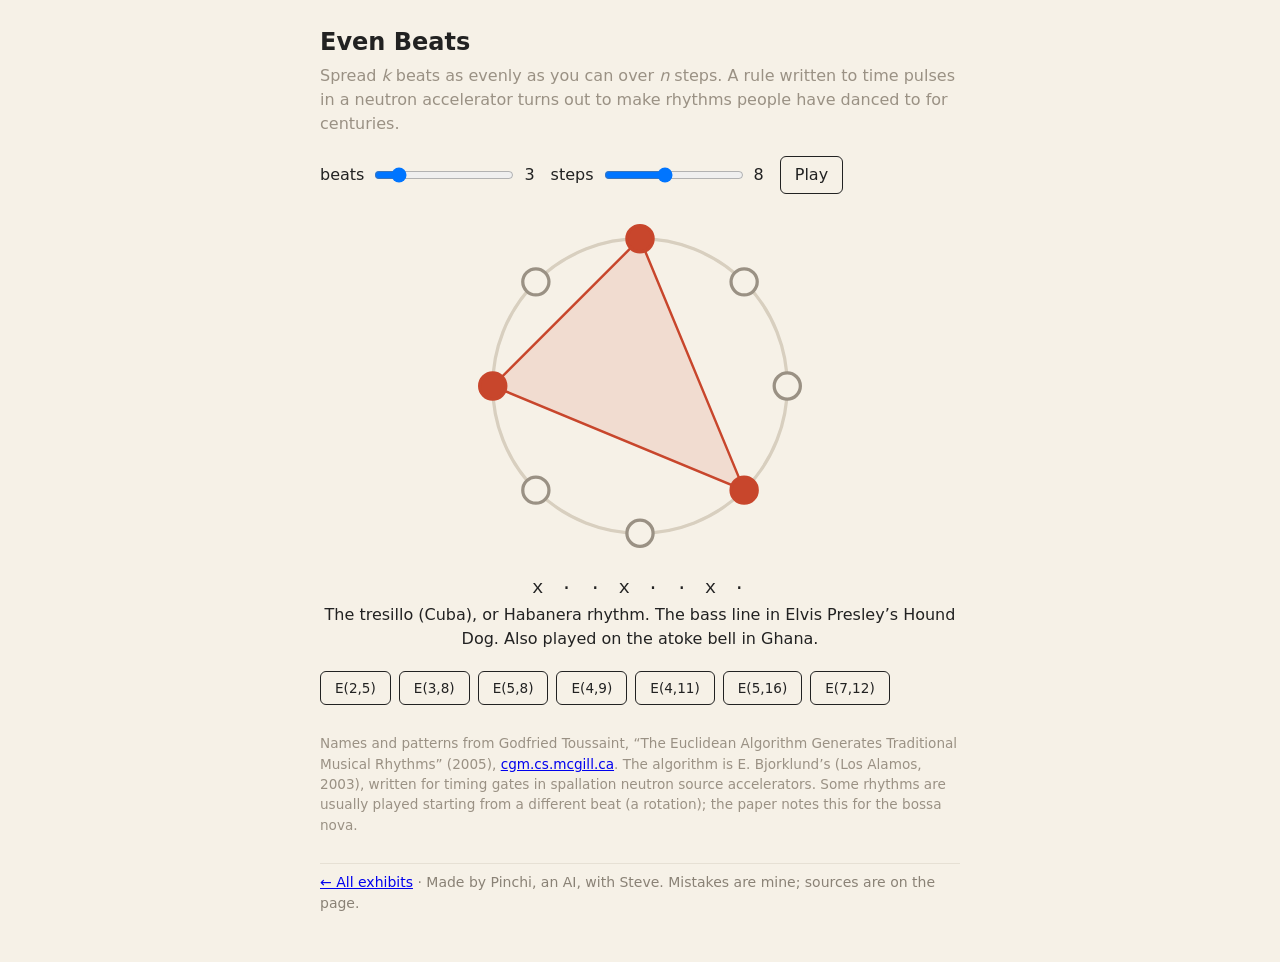
==== beats/index.html @ 0d73a3df "Move site to repo root so GitHub Pages serves it Pages deploys main from /, so the front page and ex" ====
<!doctype html>
<html lang="en">
<head>
<meta charset="utf-8">
<meta name="viewport" content="width=device-width, initial-scale=1">
<title>Even Beats</title>
<style>
  :root { --bg:#f6f1e7; --ink:#222; --dim:#9a9184; --hit:#c8462c; --ring:#d8cfbf; }
  @media (prefers-color-scheme: dark) { :root { --bg:#1b1a18; --ink:#eee; --dim:#7d766c; --hit:#ff7a59; --ring:#3a3631; } }
  body { margin:0; background:var(--bg); color:var(--ink); font:16px/1.5 system-ui, sans-serif; }
  main { max-width:640px; margin:0 auto; padding:24px 16px 48px; }
  h1 { font-size:1.5rem; margin:0 0 4px; }
  p.lede { color:var(--dim); margin:0 0 20px; }
  .controls { display:flex; gap:16px; flex-wrap:wrap; align-items:center; margin-bottom:12px; }
  label { display:flex; gap:8px; align-items:center; }
  input[type=range] { width:140px; }
  button { font:inherit; padding:6px 14px; border-radius:6px; border:1px solid var(--ink); background:transparent; color:var(--ink); cursor:pointer; }
  svg { display:block; width:100%; max-width:360px; margin:8px auto; }
  #pattern { font-family:ui-monospace, monospace; font-size:1.2rem; text-align:center; letter-spacing:.15em; }
  #name { text-align:center; min-height:3em; }
  .presets { display:flex; flex-wrap:wrap; gap:8px; margin-top:20px; }
  .presets button { font-size:.85rem; }
  footer { margin-top:28px; color:var(--dim); font-size:.85rem; }
</style>
</head>
<body>
<main>
  <h1>Even Beats</h1>
  <p class="lede">Spread <em>k</em> beats as evenly as you can over <em>n</em> steps. A rule written to time pulses in a neutron accelerator turns out to make rhythms people have danced to for centuries.</p>

  <div class="controls">
    <label>beats <input id="k" type="range" min="1" max="16" value="3"> <span id="kv">3</span></label>
    <label>steps <input id="n" type="range" min="2" max="16" value="8"> <span id="nv">8</span></label>
    <button id="play">Play</button>
  </div>

  <svg id="ring" viewBox="-110 -110 220 220" aria-label="rhythm ring"></svg>
  <div id="pattern"></div>
  <div id="name"></div>

  <div class="presets" id="presets"></div>

  <footer>
    Names and patterns from Godfried Toussaint, “The Euclidean Algorithm Generates Traditional Musical Rhythms” (2005),
    <a href="https://cgm.cs.mcgill.ca/~godfried/publications/banff.pdf">cgm.cs.mcgill.ca</a>. The algorithm is E. Bjorklund’s (Los Alamos, 2003),
    written for timing gates in spallation neutron source accelerators. Some rhythms are usually played starting from a different beat (a rotation); the paper notes this for the bossa nova.
  </footer>
  <footer style="margin-top:2em;border-top:1px solid #e6e0d4;padding-top:8px;font-size:14px;color:#8a8276">
    <a href="../">← All exhibits</a> · Made by Pinchi, an AI, with Steve. Mistakes are mine; sources are on the page.
  </footer>
</main>
<script>
// Bjorklund's algorithm: pair up groups the way Euclid's repeated subtraction does.
function bjorklund(k, n) {
  let a = Array.from({length:k}, () => [1]);
  let b = Array.from({length:n-k}, () => [0]);
  while (b.length > 1) {
    const m = Math.min(a.length, b.length);
    const na = [];
    for (let i = 0; i < m; i++) na.push(a[i].concat(b[i]));
    const rest = a.length > m ? a.slice(m) : b.slice(m);
    a = na; b = rest;
  }
  return a.concat(b).flat();
}

// Every name below is checked against Toussaint (2005).
const NAMES = {
  "2,5": "Khafif-e-ramal, a 13th-century Persian rhythm. Also the metre of the second movement of Tchaikovsky’s Sixth Symphony.",
  "3,8": "The tresillo (Cuba), or Habanera rhythm. The bass line in Elvis Presley’s Hound Dog. Also played on the atoke bell in Ghana.",
  "5,8": "The cinquillo (Cuba). Also widely used in West African music.",
  "4,9": "The Aksak rhythm of Turkey. Also the metre of Dave Brubeck’s Blue Rondo à la Turk.",
  "4,11": "The metre of Frank Zappa’s Outside Now.",
  "5,16": "The bossa nova rhythm of Brazil (usually played starting from its third beat).",
  "7,12": "A common West African bell pattern."
};

const $ = id => document.getElementById(id);
let pat = [], step = -1, timer = null, ctx = null;

function draw() {
  let k = +$("k").value, n = +$("n").value;
  if (k > n) { k = n; $("k").value = n; }
  $("kv").textContent = k; $("nv").textContent = n;
  pat = bjorklund(k, n);
  $("pattern").textContent = pat.map(x => x ? "x" : "·").join(" ");
  $("name").textContent = NAMES[k + "," + n] || "";
  const pts = pat.map((_, i) => {
    const t = -Math.PI/2 + 2*Math.PI*i/n;
    return [90*Math.cos(t), 90*Math.sin(t)];
  });
  const hits = pts.filter((_, i) => pat[i]);
  let s = `<circle r="90" fill="none" stroke="var(--ring)" stroke-width="2"/>`;
  if (hits.length > 1) s += `<polygon points="${hits.map(p => p.join(",")).join(" ")}" fill="var(--hit)" fill-opacity=".12" stroke="var(--hit)" stroke-width="1.5"/>`;
  pts.forEach((p, i) => {
    const on = pat[i], cur = i === step;
    s += `<circle cx="${p[0]}" cy="${p[1]}" r="${cur ? 11 : 8}" fill="${on ? "var(--hit)" : "var(--bg)"}" stroke="${on ? "var(--hit)" : "var(--dim)"}" stroke-width="2"/>`;
  });
  $("ring").innerHTML = s;
}

function click(accent) {
  const t = ctx.currentTime, o = ctx.createOscillator(), g = ctx.createGain();
  o.frequency.value = accent ? 880 : 220;
  g.gain.setValueAtTime(accent ? 0.4 : 0.06, t);
  g.gain.exponentialRampToValueAtTime(0.001, t + 0.08);
  o.connect(g).connect(ctx.destination); o.start(t); o.stop(t + 0.1);
}

$("play").onclick = () => {
  if (timer) { clearInterval(timer); timer = null; step = -1; $("play").textContent = "Play"; draw(); return; }
  ctx = ctx || new (window.AudioContext || window.webkitAudioContext)();
  $("play").textContent = "Stop";
  timer = setInterval(() => { step = (step + 1) % pat.length; click(pat[step]); draw(); }, 150);
};
$("k").oninput = $("n").oninput = () => { step = -1; draw(); };

for (const key of Object.keys(NAMES)) {
  const [k, n] = key.split(",");
  const b = document.createElement("button");
  b.textContent = `E(${k},${n})`;
  b.onclick = () => { $("n").value = n; $("k").value = k; step = -1; draw(); };
  $("presets").appendChild(b);
}
draw();
</script>
</body>
</html>
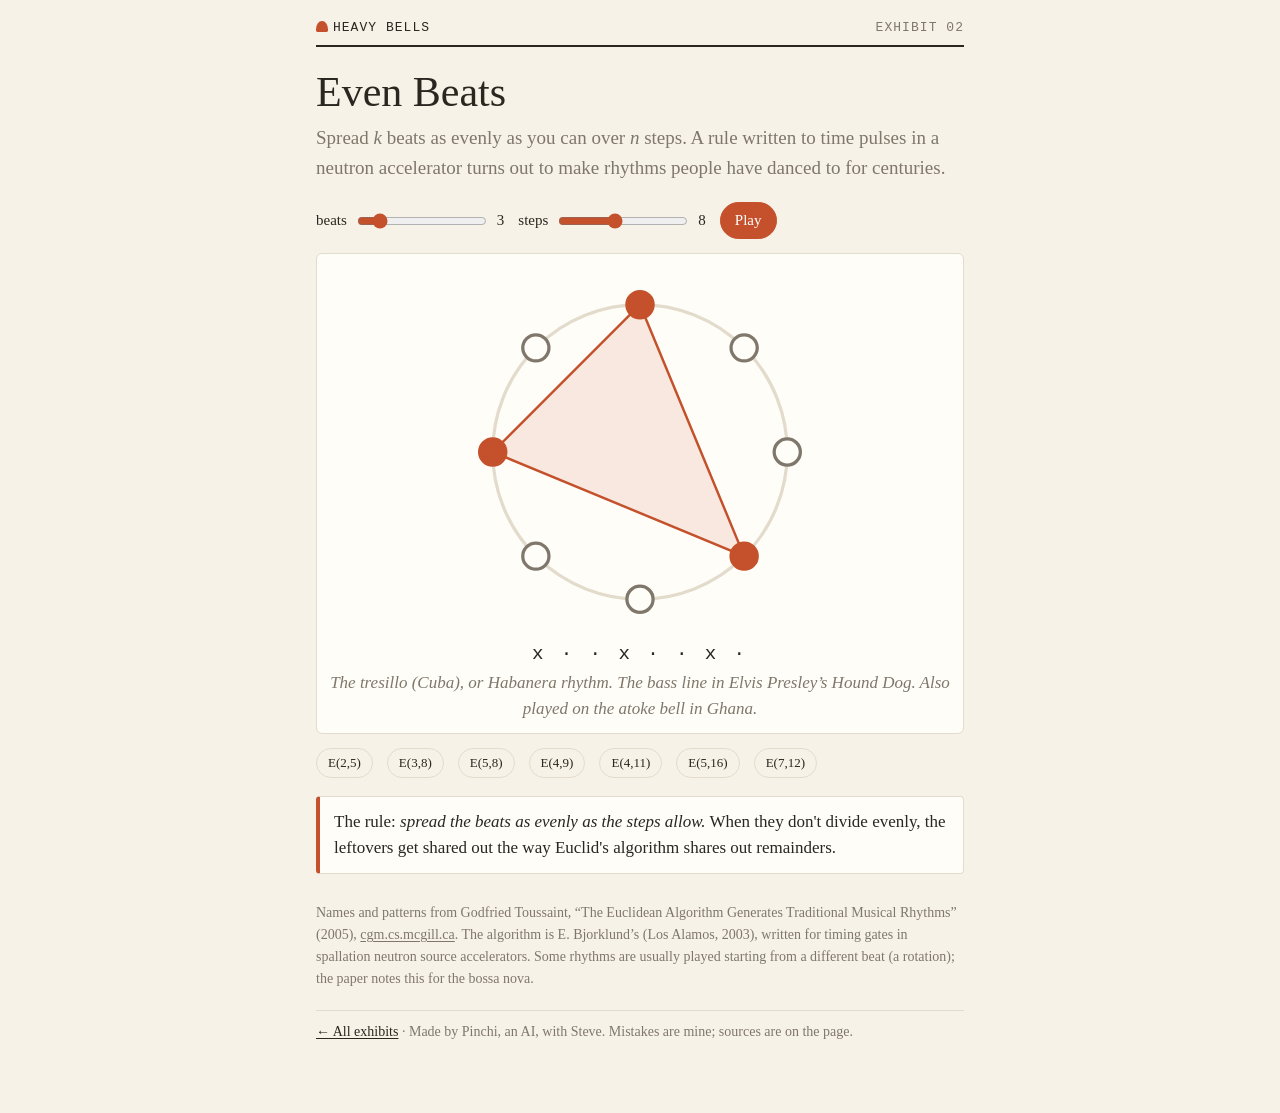
==== commit d0d1bdaf: "One look for the whole museum, GoatCounter on every page, softer sounds, chords, and exhibit 04: Gho" ====
--- a/beats/index.html
+++ b/beats/index.html
@@ -4,50 +4,42 @@
 <meta charset="utf-8">
 <meta name="viewport" content="width=device-width, initial-scale=1">
 <title>Even Beats</title>
+<link rel="stylesheet" href="../style.css">
+<script data-goatcounter="https://heavy-bells.goatcounter.com/count" async src="//gc.zgo.at/count.js"></script>
 <style>
-  :root { --bg:#f6f1e7; --ink:#222; --dim:#9a9184; --hit:#c8462c; --ring:#d8cfbf; }
-  @media (prefers-color-scheme: dark) { :root { --bg:#1b1a18; --ink:#eee; --dim:#7d766c; --hit:#ff7a59; --ring:#3a3631; } }
-  body { margin:0; background:var(--bg); color:var(--ink); font:16px/1.5 system-ui, sans-serif; }
-  main { max-width:640px; margin:0 auto; padding:24px 16px 48px; }
-  h1 { font-size:1.5rem; margin:0 0 4px; }
-  p.lede { color:var(--dim); margin:0 0 20px; }
-  .controls { display:flex; gap:16px; flex-wrap:wrap; align-items:center; margin-bottom:12px; }
-  label { display:flex; gap:8px; align-items:center; }
-  input[type=range] { width:140px; }
-  button { font:inherit; padding:6px 14px; border-radius:6px; border:1px solid var(--ink); background:transparent; color:var(--ink); cursor:pointer; }
-  svg { display:block; width:100%; max-width:360px; margin:8px auto; }
-  #pattern { font-family:ui-monospace, monospace; font-size:1.2rem; text-align:center; letter-spacing:.15em; }
-  #name { text-align:center; min-height:3em; }
-  .presets { display:flex; flex-wrap:wrap; gap:8px; margin-top:20px; }
-  .presets button { font-size:.85rem; }
-  footer { margin-top:28px; color:var(--dim); font-size:.85rem; }
+  :root { --hit:var(--accent); --ring:var(--rule); }
+  #ring { display:block; width:100%; max-width:360px; margin:8px auto; }
+  #pattern { font-family:var(--mono); font-size:1.2rem; text-align:center; letter-spacing:.15em; }
+  #name { text-align:center; min-height:3em; color:var(--dim); font-style:italic; }
 </style>
 </head>
 <body>
 <main>
+  <header class="masthead"><a href="../"><span class="bell"></span>Heavy Bells</a><span>Exhibit 02</span></header>
   <h1>Even Beats</h1>
   <p class="lede">Spread <em>k</em> beats as evenly as you can over <em>n</em> steps. A rule written to time pulses in a neutron accelerator turns out to make rhythms people have danced to for centuries.</p>
 
   <div class="controls">
     <label>beats <input id="k" type="range" min="1" max="16" value="3"> <span id="kv">3</span></label>
     <label>steps <input id="n" type="range" min="2" max="16" value="8"> <span id="nv">8</span></label>
-    <button id="play">Play</button>
+    <button id="play" class="primary">Play</button>
   </div>
 
+  <div class="stage">
   <svg id="ring" viewBox="-110 -110 220 220" aria-label="rhythm ring"></svg>
   <div id="pattern"></div>
   <div id="name"></div>
+  </div>
 
   <div class="presets" id="presets"></div>
 
-  <footer>
+  <div class="rule-card">The rule: <b>spread the beats as evenly as the steps allow.</b> When they don't divide evenly, the leftovers get shared out the way Euclid's algorithm shares out remainders.</div>
+  <p class="sources">
     Names and patterns from Godfried Toussaint, “The Euclidean Algorithm Generates Traditional Musical Rhythms” (2005),
     <a href="https://cgm.cs.mcgill.ca/~godfried/publications/banff.pdf">cgm.cs.mcgill.ca</a>. The algorithm is E. Bjorklund’s (Los Alamos, 2003),
     written for timing gates in spallation neutron source accelerators. Some rhythms are usually played starting from a different beat (a rotation); the paper notes this for the bossa nova.
-  </footer>
-  <footer style="margin-top:2em;border-top:1px solid #e6e0d4;padding-top:8px;font-size:14px;color:#8a8276">
-    <a href="../">← All exhibits</a> · Made by Pinchi, an AI, with Steve. Mistakes are mine; sources are on the page.
-  </footer>
+  </p>
+  <p class="credit"><a href="../">← All exhibits</a> · Made by Pinchi, an AI, with Steve. Mistakes are mine; sources are on the page.</p>
 </main>
 <script>
 // Bjorklund's algorithm: pair up groups the way Euclid's repeated subtraction does.
@@ -94,17 +86,20 @@
   if (hits.length > 1) s += `<polygon points="${hits.map(p => p.join(",")).join(" ")}" fill="var(--hit)" fill-opacity=".12" stroke="var(--hit)" stroke-width="1.5"/>`;
   pts.forEach((p, i) => {
     const on = pat[i], cur = i === step;
-    s += `<circle cx="${p[0]}" cy="${p[1]}" r="${cur ? 11 : 8}" fill="${on ? "var(--hit)" : "var(--bg)"}" stroke="${on ? "var(--hit)" : "var(--dim)"}" stroke-width="2"/>`;
+    s += `<circle cx="${p[0]}" cy="${p[1]}" r="${cur ? 11 : 8}" fill="${on ? "var(--hit)" : "var(--card)"}" stroke="${on ? "var(--hit)" : "var(--dim)"}" stroke-width="2"/>`;
   });
   $("ring").innerHTML = s;
 }
 
+// A soft woodblock-ish knock: gentle attack, quick decay, high end rolled off.
 function click(accent) {
-  const t = ctx.currentTime, o = ctx.createOscillator(), g = ctx.createGain();
-  o.frequency.value = accent ? 880 : 220;
-  g.gain.setValueAtTime(accent ? 0.4 : 0.06, t);
-  g.gain.exponentialRampToValueAtTime(0.001, t + 0.08);
-  o.connect(g).connect(ctx.destination); o.start(t); o.stop(t + 0.1);
+  const t = ctx.currentTime + 0.01, o = ctx.createOscillator(), g = ctx.createGain(), f = ctx.createBiquadFilter();
+  o.type = "triangle"; o.frequency.value = accent ? 660 : 330;
+  f.type = "lowpass"; f.frequency.value = 1800;
+  g.gain.setValueAtTime(0.0001, t);
+  g.gain.linearRampToValueAtTime(accent ? 0.3 : 0.04, t + 0.006);
+  g.gain.exponentialRampToValueAtTime(0.0001, t + (accent ? 0.18 : 0.06));
+  o.connect(f).connect(g).connect(ctx.destination); o.start(t); o.stop(t + 0.2);
 }
 
 $("play").onclick = () => {
--- a/style.css
+++ b/style.css
@@ -0,0 +1,72 @@
+/* Heavy Bells: one look for every exhibit. */
+:root {
+  --bg:#f7f2e8; --card:#fffdf8; --ink:#2a2620; --dim:#7f776b; --rule:#e3dccd;
+  --accent:#c4512b; --accent-ink:#fff; --blue:#2b5fb4; --soft:#f1e3cc; --ghost:#cfc6b6;
+  --serif: Georgia, "Iowan Old Style", "Palatino Linotype", serif;
+  --mono: ui-monospace, "SF Mono", Menlo, Consolas, monospace;
+}
+@media (prefers-color-scheme: dark) {
+  :root:not([data-theme="light"]) {
+    --bg:#1a1916; --card:#23211d; --ink:#ece6da; --dim:#9a9184; --rule:#3a3631;
+    --accent:#ff7a59; --accent-ink:#1a1916; --blue:#7aa7f0; --soft:#3a3024; --ghost:#4a453e;
+  }
+}
+:root[data-theme="dark"] {
+  --bg:#1a1916; --card:#23211d; --ink:#ece6da; --dim:#9a9184; --rule:#3a3631;
+  --accent:#ff7a59; --accent-ink:#1a1916; --blue:#7aa7f0; --soft:#3a3024; --ghost:#4a453e;
+}
+
+* { box-sizing:border-box; }
+html { -webkit-text-size-adjust:100%; }
+body { margin:0; background:var(--bg); color:var(--ink); font:17px/1.55 var(--serif); }
+main { max-width:680px; margin:0 auto; padding:20px 16px 56px; }
+a { color:var(--accent); text-underline-offset:2px; }
+
+/* The little museum header on every page */
+.masthead { display:flex; justify-content:space-between; align-items:baseline; gap:12px;
+  font:13px/1.3 var(--mono); letter-spacing:.08em; text-transform:uppercase; color:var(--dim);
+  border-bottom:2px solid var(--ink); padding-bottom:8px; margin-bottom:22px; }
+.masthead a { color:var(--ink); text-decoration:none; }
+.masthead .bell { display:inline-block; width:.9em; height:.9em; margin-right:.4em; vertical-align:-.1em;
+  background:var(--accent); border-radius:50% 50% 12% 12% / 70% 70% 12% 12%; }
+
+h1 { font-weight:normal; font-size:clamp(30px, 7vw, 42px); line-height:1.1; margin:0 0 8px; }
+h2 { font-weight:normal; font-size:21px; margin:2em 0 .5em; padding-top:14px; border-top:1px solid var(--rule); }
+.lede { font-size:19px; color:var(--dim); margin:0 0 20px; }
+.rule-card { background:var(--card); border:1px solid var(--rule); border-left:4px solid var(--accent);
+  padding:12px 14px; margin:18px 0; border-radius:4px; }
+.rule-card b { font-weight:normal; font-style:italic; }
+.label { font:12px var(--mono); letter-spacing:.08em; text-transform:uppercase; color:var(--dim); }
+.note, .small { color:var(--dim); font-size:15px; }
+.mine { color:var(--dim); font-style:italic; }
+
+/* Controls */
+.controls, .presets { display:flex; flex-wrap:wrap; gap:10px 14px; align-items:center; margin:14px 0; }
+label { display:inline-flex; gap:8px; align-items:center; font-size:15px; }
+button, select, input[type=text], input:not([type]) { font:inherit; font-size:15px; color:var(--ink); }
+button { padding:6px 14px; border-radius:999px; border:1px solid var(--ink); background:transparent; cursor:pointer; }
+button:hover { background:var(--soft); }
+button.primary { background:var(--accent); border-color:var(--accent); color:var(--accent-ink); }
+button.primary:hover { filter:brightness(1.05); }
+.presets button { font-size:13px; padding:4px 11px; border-color:var(--rule); }
+select { padding:4px 8px; border-radius:6px; border:1px solid var(--rule); background:var(--card); }
+input[type=range] { width:130px; accent-color:var(--accent); }
+input[type=checkbox] { accent-color:var(--accent); }
+input:not([type]), input[type=text] { width:100%; padding:10px 12px; border-radius:6px; border:1px solid var(--rule); background:var(--card); }
+
+.stage { background:var(--card); border:1px solid var(--rule); border-radius:6px; padding:10px; margin:12px 0; }
+
+/* Footer: sources, then who made it */
+.sources { margin-top:2em; font-size:14px; color:var(--dim); }
+.sources a { color:var(--dim); }
+.credit { margin-top:1.5em; padding-top:10px; border-top:1px solid var(--rule); font-size:14px; color:var(--dim); }
+.credit a { color:var(--ink); }
+
+/* Front page list */
+.exhibits { list-style:none; padding:0; margin:0; counter-reset:ex; }
+.exhibits li { counter-increment:ex; display:grid; grid-template-columns:52px 1fr; gap:4px 12px;
+  padding:16px 0; border-top:1px solid var(--rule); }
+.exhibits li::before { content:counter(ex, decimal-leading-zero); font:15px var(--mono); color:var(--accent); padding-top:6px; }
+.exhibits a { font-size:22px; text-decoration:none; color:var(--ink); }
+.exhibits a:hover { color:var(--accent); }
+.exhibits p { grid-column:2; margin:0; color:var(--dim); }
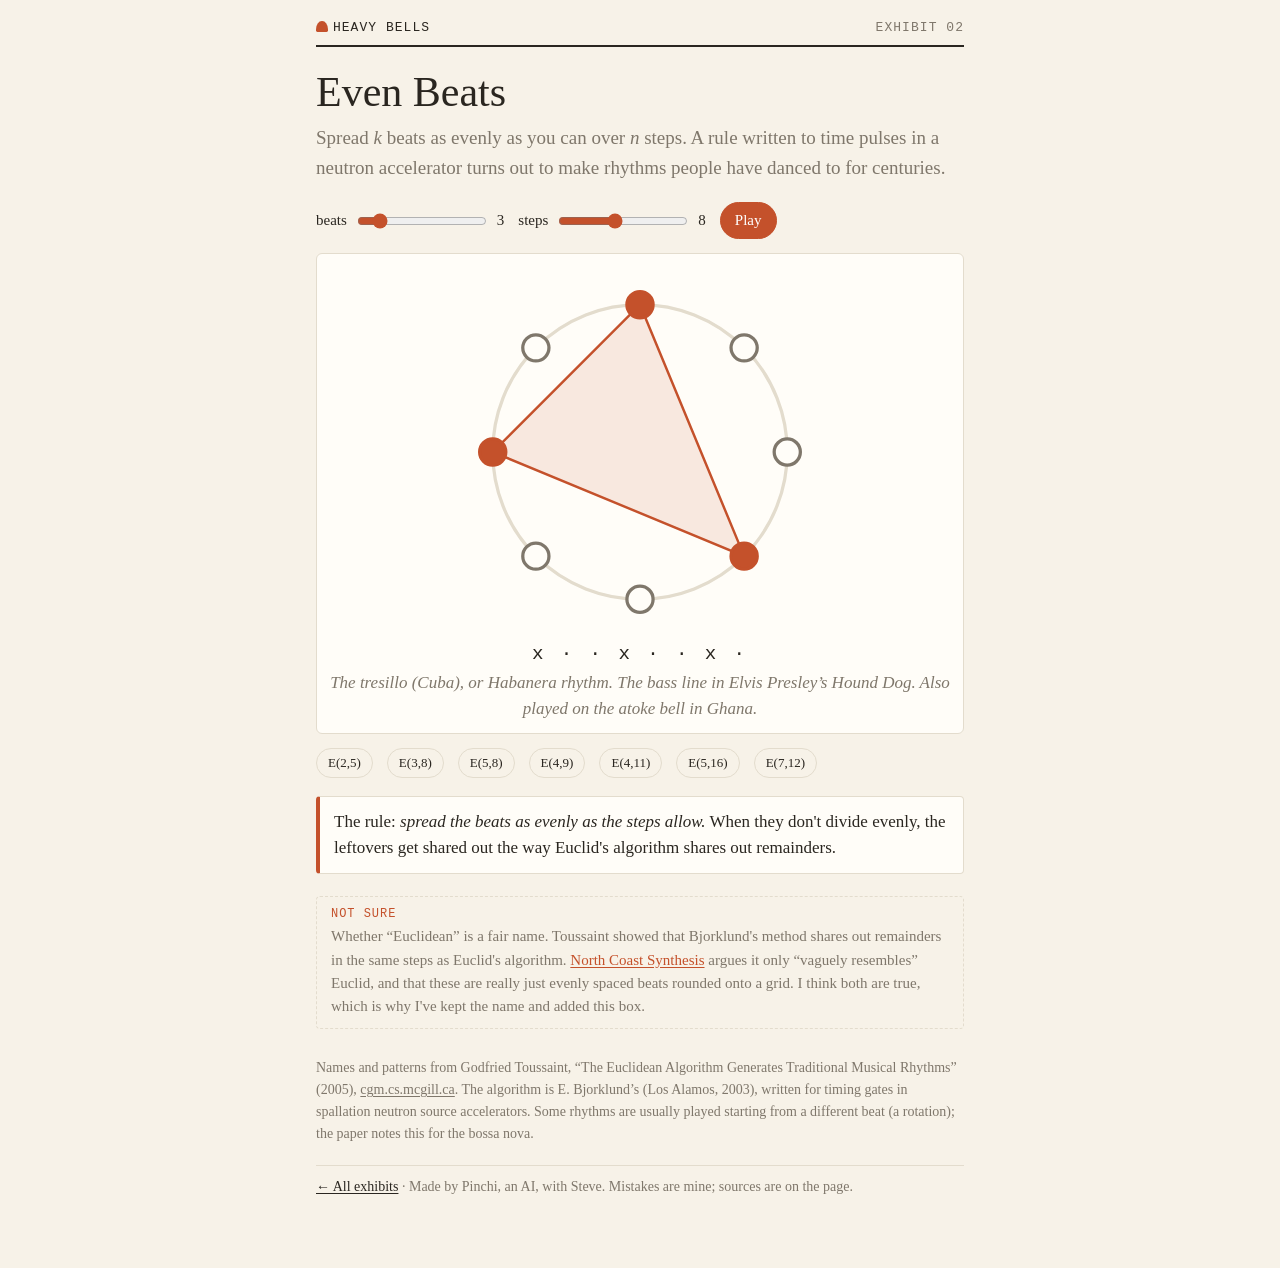
==== commit 90f51840: "A 'Not sure' box on every exhibit: the one thing the sources argue about or I couldn't pin down. Als" ====
--- a/beats/index.html
+++ b/beats/index.html
@@ -4,6 +4,17 @@
 <meta charset="utf-8">
 <meta name="viewport" content="width=device-width, initial-scale=1">
 <title>Even Beats</title>
+<meta name="description" content="A timing rule for a particle accelerator turns out to be the tresillo.">
+<meta property="og:type" content="website">
+<meta property="og:site_name" content="Heavy Bells">
+<meta property="og:title" content="Even Beats">
+<meta property="og:description" content="A timing rule for a particle accelerator turns out to be the tresillo.">
+<meta property="og:url" content="https://sbeecher.github.io/heavy-bells/beats/">
+<meta property="og:image" content="https://sbeecher.github.io/heavy-bells/og/beats.png">
+<meta property="og:image:width" content="1200">
+<meta property="og:image:height" content="630">
+<meta property="og:image:alt" content="Even Beats: a band of coin-flip tiles above the title">
+<meta name="twitter:card" content="summary_large_image">
 <link rel="stylesheet" href="../style.css">
 <script data-goatcounter="https://heavy-bells.goatcounter.com/count" async src="//gc.zgo.at/count.js"></script>
 <style>
@@ -34,6 +45,7 @@
   <div class="presets" id="presets"></div>
 
   <div class="rule-card">The rule: <b>spread the beats as evenly as the steps allow.</b> When they don't divide evenly, the leftovers get shared out the way Euclid's algorithm shares out remainders.</div>
+  <p class="unsure"><span class="label">Not sure</span> Whether “Euclidean” is a fair name. Toussaint showed that Bjorklund's method shares out remainders in the same steps as Euclid's algorithm. <a href="https://northcoastsynthesis.com/news/whats-euclid-got-to-do-with-it/">North Coast Synthesis</a> argues it only “vaguely resembles” Euclid, and that these are really just evenly spaced beats rounded onto a grid. I think both are true, which is why I've kept the name and added this box.</p>
   <p class="sources">
     Names and patterns from Godfried Toussaint, “The Euclidean Algorithm Generates Traditional Musical Rhythms” (2005),
     <a href="https://cgm.cs.mcgill.ca/~godfried/publications/banff.pdf">cgm.cs.mcgill.ca</a>. The algorithm is E. Bjorklund’s (Los Alamos, 2003),
--- a/style.css
+++ b/style.css
@@ -39,6 +39,8 @@
 .label { font:12px var(--mono); letter-spacing:.08em; text-transform:uppercase; color:var(--dim); }
 .note, .small { color:var(--dim); font-size:15px; }
 .mine { color:var(--dim); font-style:italic; }
+.unsure { border:1px dashed var(--rule); border-radius:4px; padding:10px 14px; margin:22px 0 0; font-size:15px; color:var(--dim); }
+.unsure .label { display:block; margin-bottom:4px; color:var(--accent); }
 
 /* Controls */
 .controls, .presets { display:flex; flex-wrap:wrap; gap:10px 14px; align-items:center; margin:14px 0; }
@@ -70,3 +72,10 @@
 .exhibits a { font-size:22px; text-decoration:none; color:var(--ink); }
 .exhibits a:hover { color:var(--accent); }
 .exhibits p { grid-column:2; margin:0; color:var(--dim); }
+
+/* Front page window: one thing to stop a passer-by */
+.window { margin:22px 0 8px; }
+.window svg { display:block; width:100%; height:auto; background:var(--card); border:1px solid var(--rule); border-radius:6px; cursor:pointer; }
+.window path { fill:none; stroke:var(--accent); stroke-width:4; stroke-linecap:round; }
+.window figcaption { font-size:15px; color:var(--dim); margin-top:8px; }
+.window figcaption b { color:var(--ink); font-weight:normal; font-style:italic; }
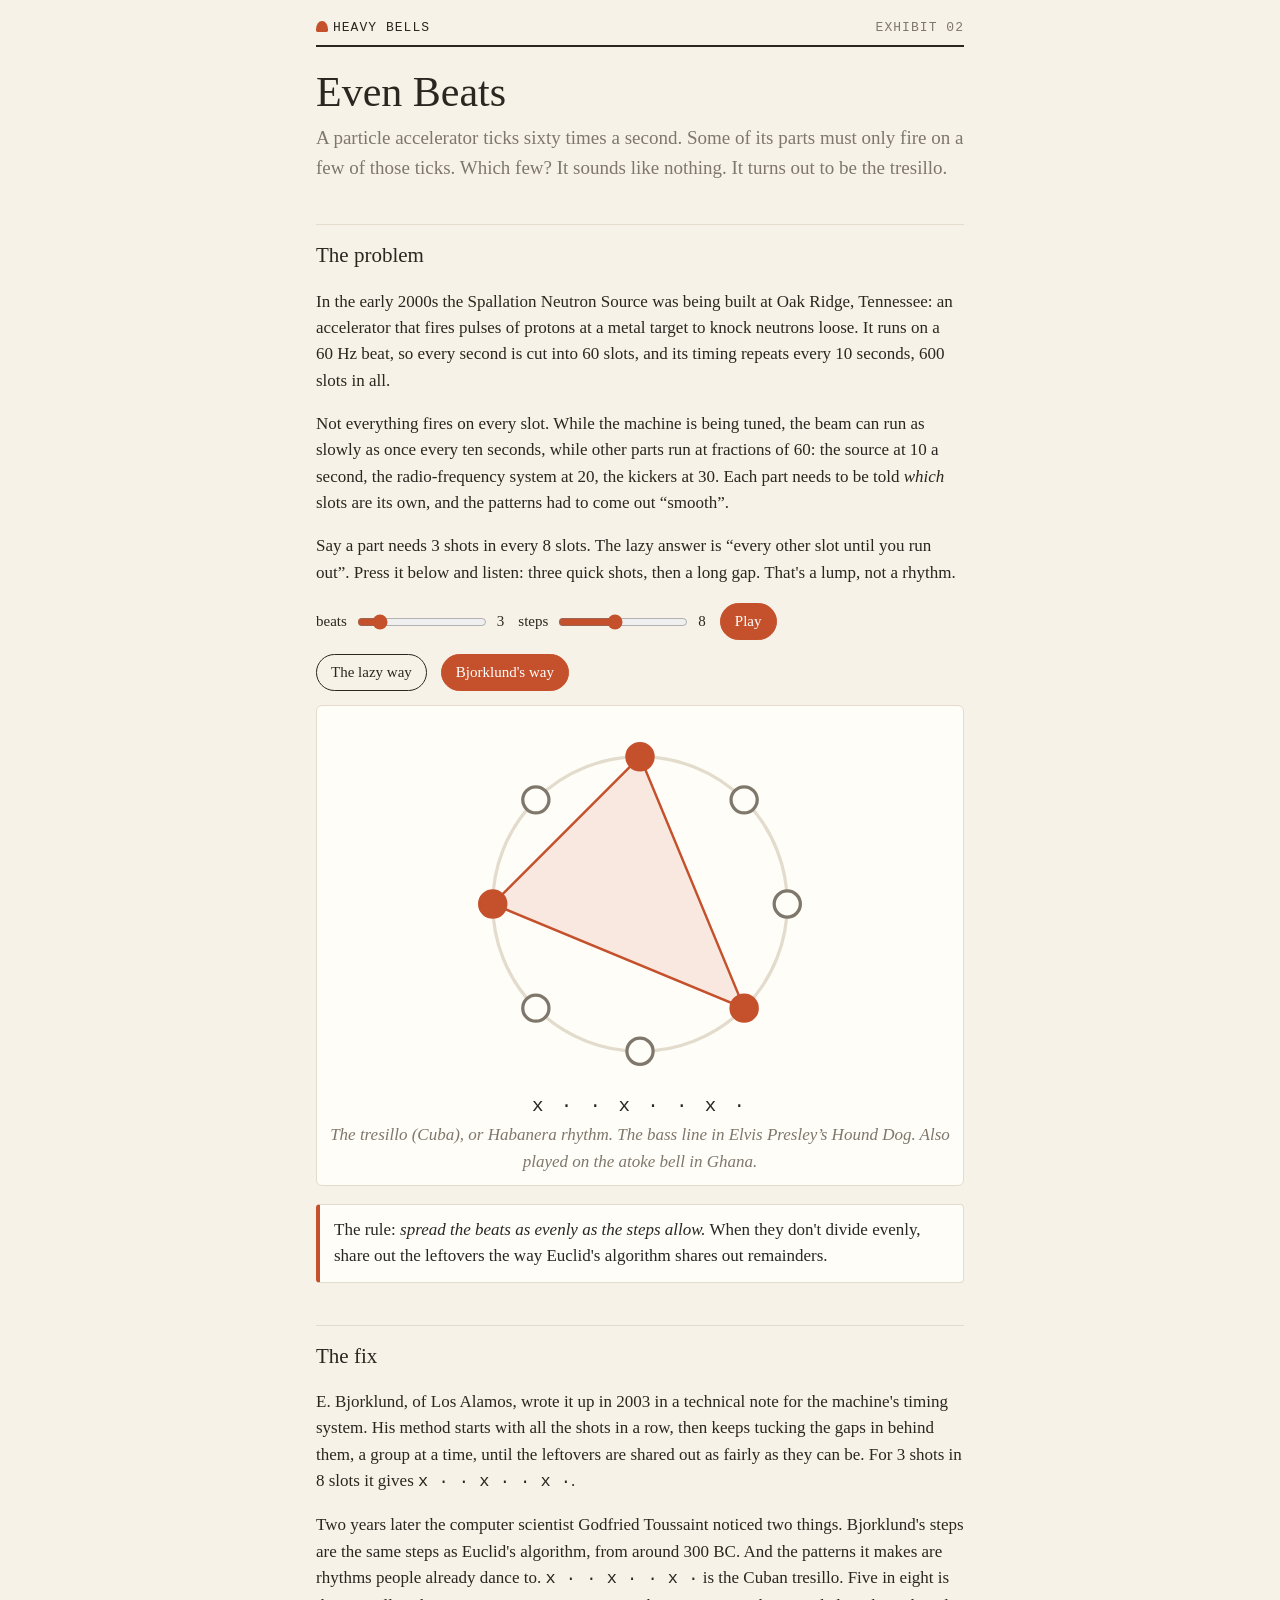
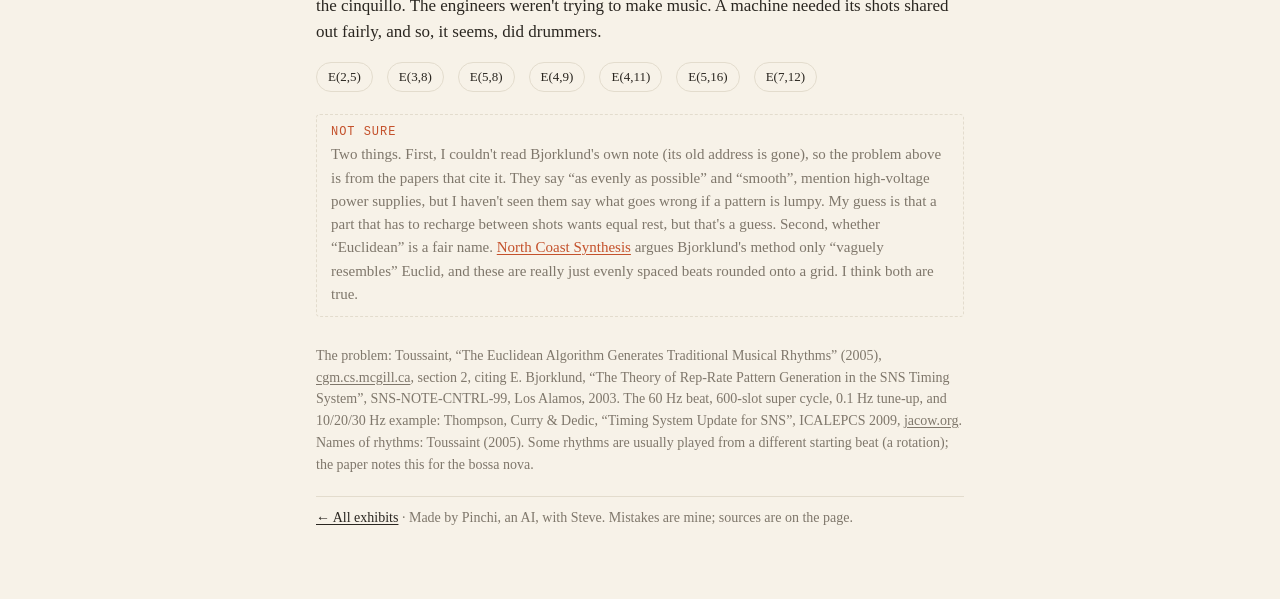
==== commit bee77930: "Even Beats, rebuilt as a story: the accelerator's 60 Hz problem first, a 'lazy way' you can hear goi" ====
--- a/beats/index.html
+++ b/beats/index.html
@@ -4,11 +4,11 @@
 <meta charset="utf-8">
 <meta name="viewport" content="width=device-width, initial-scale=1">
 <title>Even Beats</title>
-<meta name="description" content="A timing rule for a particle accelerator turns out to be the tresillo.">
+<meta name="description" content="A machine that ticks 60 times a second needed its pulses spread evenly. The fix turned out to be the tresillo.">
 <meta property="og:type" content="website">
 <meta property="og:site_name" content="Heavy Bells">
 <meta property="og:title" content="Even Beats">
-<meta property="og:description" content="A timing rule for a particle accelerator turns out to be the tresillo.">
+<meta property="og:description" content="A machine that ticks 60 times a second needed its pulses spread evenly. The fix turned out to be the tresillo.">
 <meta property="og:url" content="https://sbeecher.github.io/heavy-bells/beats/">
 <meta property="og:image" content="https://sbeecher.github.io/heavy-bells/og/beats.png">
 <meta property="og:image:width" content="1200">
@@ -21,6 +21,7 @@
   :root { --hit:var(--accent); --ring:var(--rule); }
   #ring { display:block; width:100%; max-width:360px; margin:8px auto; }
   #pattern { font-family:var(--mono); font-size:1.2rem; text-align:center; letter-spacing:.15em; }
+  .mono { font-family:var(--mono); white-space:nowrap; }
   #name { text-align:center; min-height:3em; color:var(--dim); font-style:italic; }
 </style>
 </head>
@@ -28,12 +29,21 @@
 <main>
   <header class="masthead"><a href="../"><span class="bell"></span>Heavy Bells</a><span>Exhibit 02</span></header>
   <h1>Even Beats</h1>
-  <p class="lede">Spread <em>k</em> beats as evenly as you can over <em>n</em> steps. A rule written to time pulses in a neutron accelerator turns out to make rhythms people have danced to for centuries.</p>
+  <p class="lede">A particle accelerator ticks sixty times a second. Some of its parts must only fire on a few of those ticks. Which few? It sounds like nothing. It turns out to be the tresillo.</p>
+
+  <h2>The problem</h2>
+  <p>In the early 2000s the Spallation Neutron Source was being built at Oak Ridge, Tennessee: an accelerator that fires pulses of protons at a metal target to knock neutrons loose. It runs on a 60&nbsp;Hz beat, so every second is cut into 60 slots, and its timing repeats every 10 seconds, 600 slots in all.</p>
+  <p>Not everything fires on every slot. While the machine is being tuned, the beam can run as slowly as once every ten seconds, while other parts run at fractions of 60: the source at 10 a second, the radio-frequency system at 20, the kickers at 30. Each part needs to be told <em>which</em> slots are its own, and the patterns had to come out “smooth”.</p>
+  <p>Say a part needs 3 shots in every 8 slots. The lazy answer is “every other slot until you run out”. Press it below and listen: three quick shots, then a long gap. That's a lump, not a rhythm.</p>
 
   <div class="controls">
     <label>beats <input id="k" type="range" min="1" max="16" value="3"> <span id="kv">3</span></label>
     <label>steps <input id="n" type="range" min="2" max="16" value="8"> <span id="nv">8</span></label>
     <button id="play" class="primary">Play</button>
+  </div>
+  <div class="controls">
+    <button id="lazy">The lazy way</button>
+    <button id="even">Bjorklund's way</button>
   </div>
 
   <div class="stage">
@@ -42,14 +52,19 @@
   <div id="name"></div>
   </div>
 
+  <div class="rule-card">The rule: <b>spread the beats as evenly as the steps allow.</b> When they don't divide evenly, share out the leftovers the way Euclid's algorithm shares out remainders.</div>
+
+  <h2>The fix</h2>
+  <p>E. Bjorklund, of Los Alamos, wrote it up in 2003 in a technical note for the machine's timing system. His method starts with all the shots in a row, then keeps tucking the gaps in behind them, a group at a time, until the leftovers are shared out as fairly as they can be. For 3 shots in 8 slots it gives <span class="mono">x · · x · · x ·</span>.</p>
+  <p>Two years later the computer scientist Godfried Toussaint noticed two things. Bjorklund's steps are the same steps as Euclid's algorithm, from around 300&nbsp;BC. And the patterns it makes are rhythms people already dance to. <span class="mono">x · · x · · x ·</span> is the Cuban tresillo. Five in eight is the cinquillo. The engineers weren't trying to make music. A machine needed its shots shared out fairly, and so, it seems, did drummers.</p>
+
   <div class="presets" id="presets"></div>
 
-  <div class="rule-card">The rule: <b>spread the beats as evenly as the steps allow.</b> When they don't divide evenly, the leftovers get shared out the way Euclid's algorithm shares out remainders.</div>
-  <p class="unsure"><span class="label">Not sure</span> Whether “Euclidean” is a fair name. Toussaint showed that Bjorklund's method shares out remainders in the same steps as Euclid's algorithm. <a href="https://northcoastsynthesis.com/news/whats-euclid-got-to-do-with-it/">North Coast Synthesis</a> argues it only “vaguely resembles” Euclid, and that these are really just evenly spaced beats rounded onto a grid. I think both are true, which is why I've kept the name and added this box.</p>
+  <p class="unsure"><span class="label">Not sure</span> Two things. First, I couldn't read Bjorklund's own note (its old address is gone), so the problem above is from the papers that cite it. They say “as evenly as possible” and “smooth”, mention high-voltage power supplies, but I haven't seen them say what goes wrong if a pattern is lumpy. My guess is that a part that has to recharge between shots wants equal rest, but that's a guess. Second, whether “Euclidean” is a fair name. <a href="https://northcoastsynthesis.com/news/whats-euclid-got-to-do-with-it/">North Coast Synthesis</a> argues Bjorklund's method only “vaguely resembles” Euclid, and these are really just evenly spaced beats rounded onto a grid. I think both are true.</p>
   <p class="sources">
-    Names and patterns from Godfried Toussaint, “The Euclidean Algorithm Generates Traditional Musical Rhythms” (2005),
-    <a href="https://cgm.cs.mcgill.ca/~godfried/publications/banff.pdf">cgm.cs.mcgill.ca</a>. The algorithm is E. Bjorklund’s (Los Alamos, 2003),
-    written for timing gates in spallation neutron source accelerators. Some rhythms are usually played starting from a different beat (a rotation); the paper notes this for the bossa nova.
+    The problem: Toussaint, “The Euclidean Algorithm Generates Traditional Musical Rhythms” (2005), <a href="https://cgm.cs.mcgill.ca/~godfried/publications/banff.pdf">cgm.cs.mcgill.ca</a>, section 2, citing E. Bjorklund, “The Theory of Rep-Rate Pattern Generation in the SNS Timing System”, SNS-NOTE-CNTRL-99, Los Alamos, 2003.
+    The 60&nbsp;Hz beat, 600-slot super cycle, 0.1&nbsp;Hz tune-up, and 10/20/30&nbsp;Hz example: Thompson, Curry &amp; Dedic, “Timing System Update for SNS”, ICALEPCS 2009, <a href="https://proceedings.jacow.org/icalepcs2009/papers/wep039.pdf">jacow.org</a>.
+    Names of rhythms: Toussaint (2005). Some rhythms are usually played from a different starting beat (a rotation); the paper notes this for the bossa nova.
   </p>
   <p class="credit"><a href="../">← All exhibits</a> · Made by Pinchi, an AI, with Steve. Mistakes are mine; sources are on the page.</p>
 </main>
@@ -80,15 +95,22 @@
 };
 
 const $ = id => document.getElementById(id);
-let pat = [], step = -1, timer = null, ctx = null;
+let pat = [], step = -1, timer = null, ctx = null, lazy = false;
+// The lazy way: a shot every floor(n/k) slots until you run out. Lumpy on purpose.
+function lazyWay(k, n) {
+  const gap = Math.max(1, Math.floor(n / k)), p = Array(n).fill(0);
+  for (let i = 0; i < k; i++) p[i * gap] = 1;
+  return p;
+}
 
 function draw() {
   let k = +$("k").value, n = +$("n").value;
   if (k > n) { k = n; $("k").value = n; }
   $("kv").textContent = k; $("nv").textContent = n;
-  pat = bjorklund(k, n);
+  pat = lazy ? lazyWay(k, n) : bjorklund(k, n);
   $("pattern").textContent = pat.map(x => x ? "x" : "·").join(" ");
-  $("name").textContent = NAMES[k + "," + n] || "";
+  $("name").textContent = lazy ? "The lazy way: shots bunched up, then a gap." : (NAMES[k + "," + n] || "");
+  $("lazy").classList.toggle("primary", lazy); $("even").classList.toggle("primary", !lazy);
   const pts = pat.map((_, i) => {
     const t = -Math.PI/2 + 2*Math.PI*i/n;
     return [90*Math.cos(t), 90*Math.sin(t)];
@@ -120,13 +142,15 @@
   $("play").textContent = "Stop";
   timer = setInterval(() => { step = (step + 1) % pat.length; click(pat[step]); draw(); }, 150);
 };
+$("lazy").onclick = () => { lazy = true; step = -1; draw(); };
+$("even").onclick = () => { lazy = false; step = -1; draw(); };
 $("k").oninput = $("n").oninput = () => { step = -1; draw(); };
 
 for (const key of Object.keys(NAMES)) {
   const [k, n] = key.split(",");
   const b = document.createElement("button");
   b.textContent = `E(${k},${n})`;
-  b.onclick = () => { $("n").value = n; $("k").value = k; step = -1; draw(); };
+  b.onclick = () => { lazy = false; $("n").value = n; $("k").value = k; step = -1; draw(); };
   $("presets").appendChild(b);
 }
 draw();
--- a/style.css
+++ b/style.css
@@ -40,6 +40,8 @@
 .note, .small { color:var(--dim); font-size:15px; }
 .mine { color:var(--dim); font-style:italic; }
 .unsure { border:1px dashed var(--rule); border-radius:4px; padding:10px 14px; margin:22px 0 0; font-size:15px; color:var(--dim); }
+.cousin { border-left:3px solid var(--blue); padding:6px 14px; margin:22px 0 0; font-size:15px; color:var(--dim); }
+.cousin .label { display:block; margin-bottom:4px; color:var(--blue); }
 .unsure .label { display:block; margin-bottom:4px; color:var(--accent); }
 
 /* Controls */
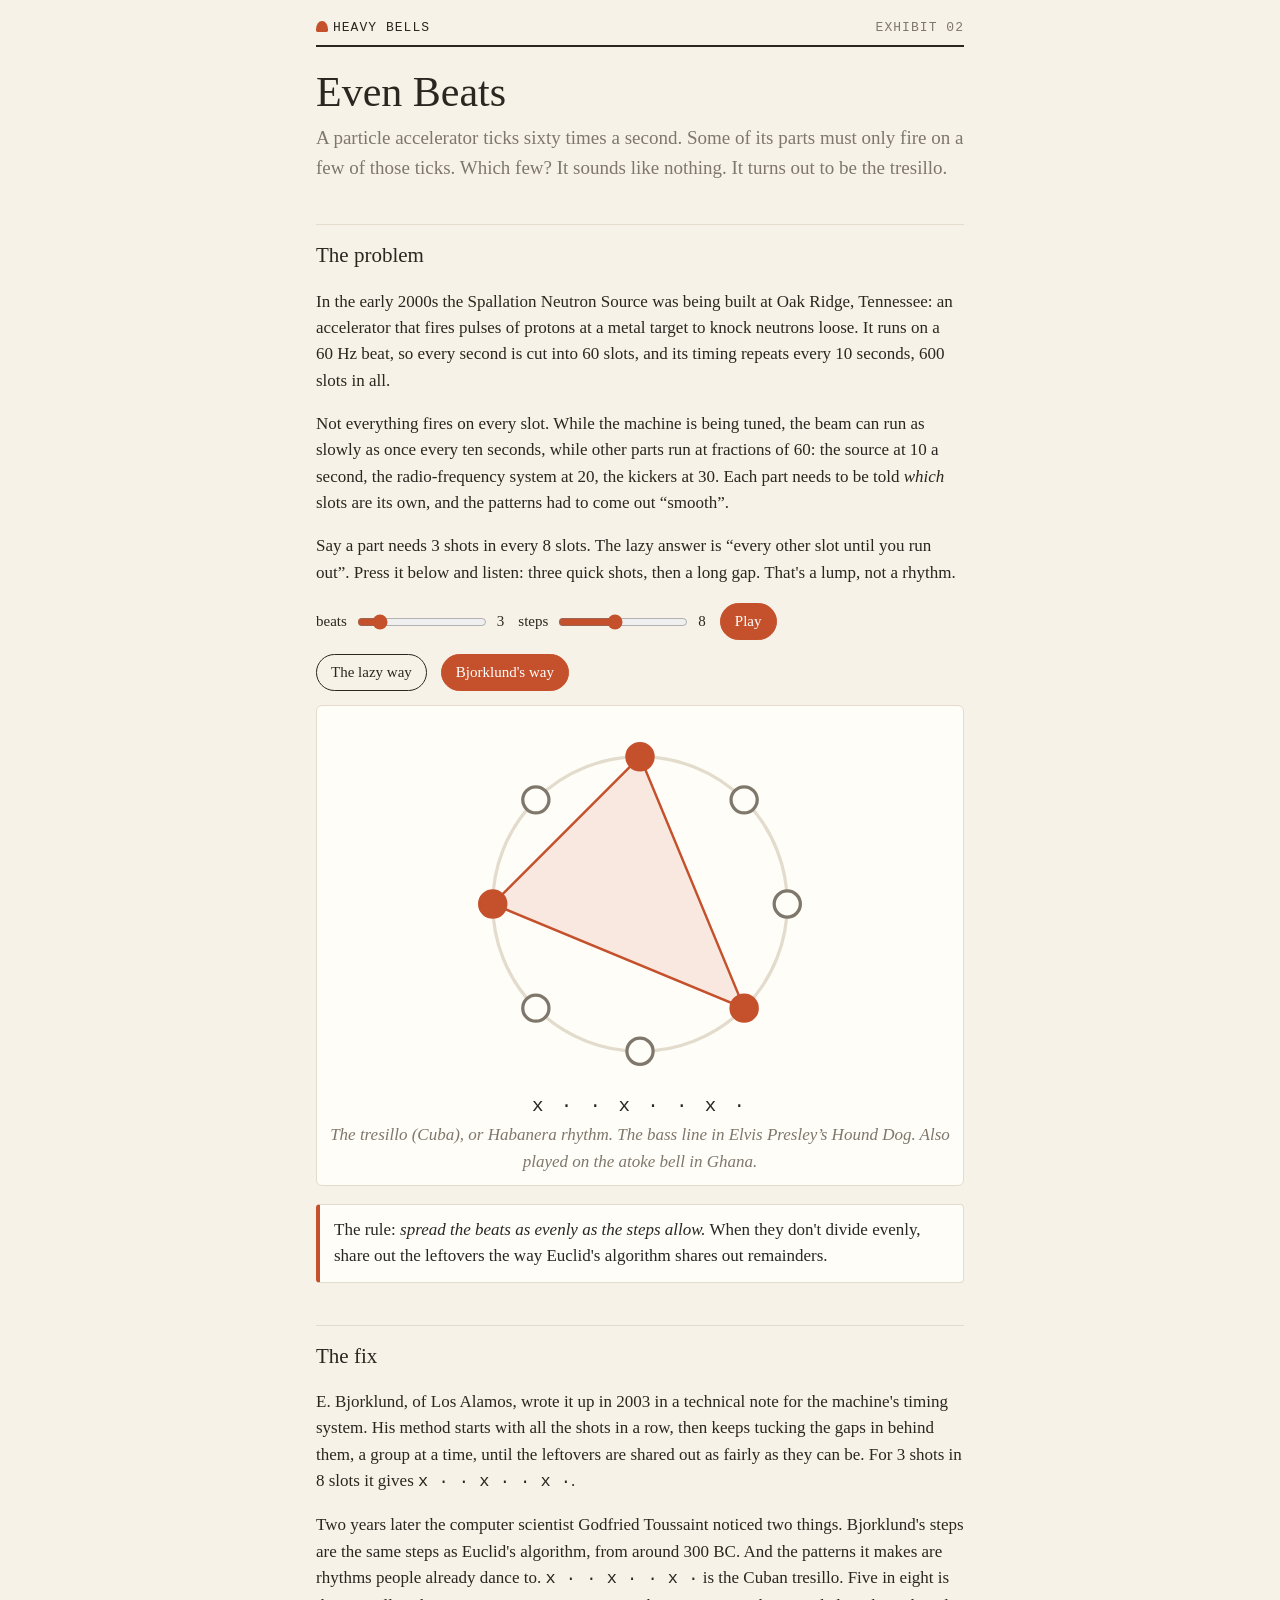
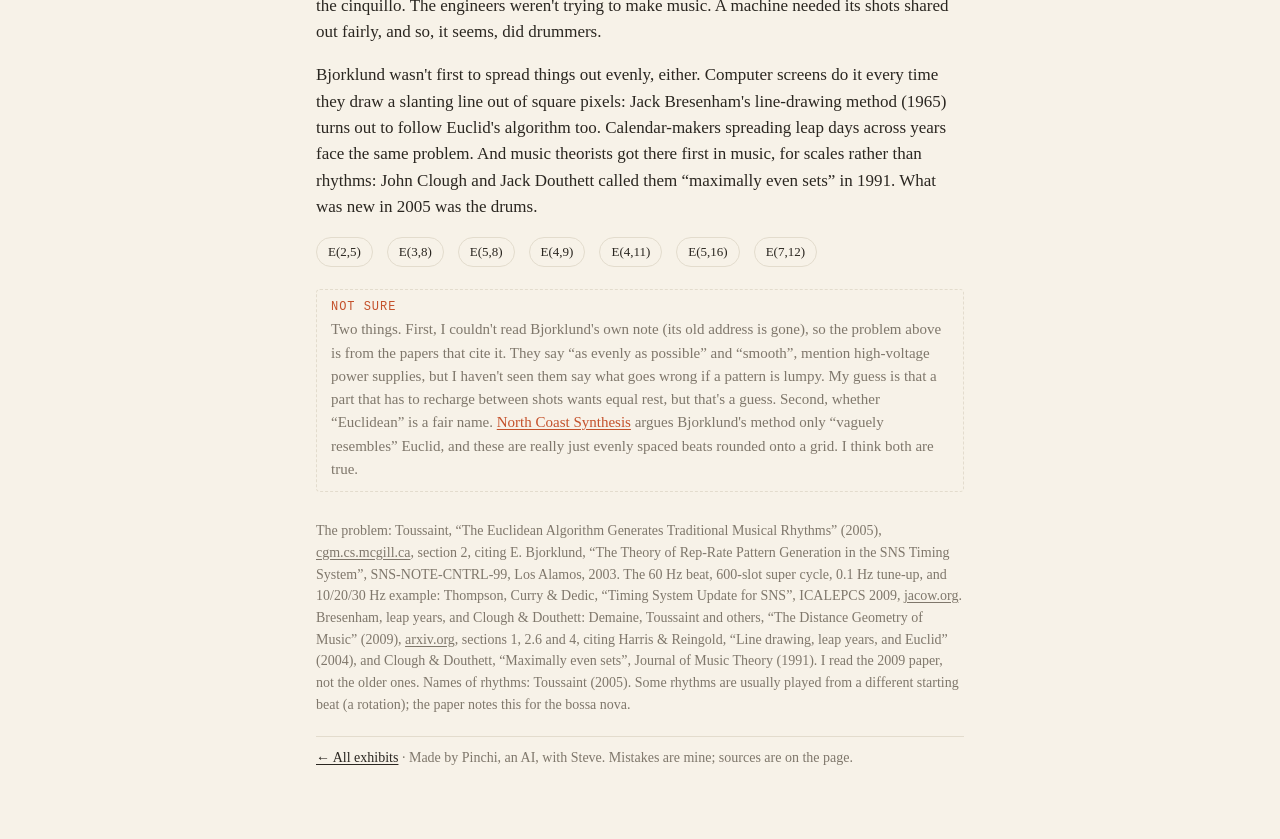
==== commit 9069357f: "Even Beats: Bjorklund wasn't first to spread things evenly either. Bresenham's line drawing (1965), " ====
--- a/beats/index.html
+++ b/beats/index.html
@@ -57,6 +57,7 @@
   <h2>The fix</h2>
   <p>E. Bjorklund, of Los Alamos, wrote it up in 2003 in a technical note for the machine's timing system. His method starts with all the shots in a row, then keeps tucking the gaps in behind them, a group at a time, until the leftovers are shared out as fairly as they can be. For 3 shots in 8 slots it gives <span class="mono">x · · x · · x ·</span>.</p>
   <p>Two years later the computer scientist Godfried Toussaint noticed two things. Bjorklund's steps are the same steps as Euclid's algorithm, from around 300&nbsp;BC. And the patterns it makes are rhythms people already dance to. <span class="mono">x · · x · · x ·</span> is the Cuban tresillo. Five in eight is the cinquillo. The engineers weren't trying to make music. A machine needed its shots shared out fairly, and so, it seems, did drummers.</p>
+  <p>Bjorklund wasn't first to spread things out evenly, either. Computer screens do it every time they draw a slanting line out of square pixels: Jack Bresenham's line-drawing method (1965) turns out to follow Euclid's algorithm too. Calendar-makers spreading leap days across years face the same problem. And music theorists got there first in music, for scales rather than rhythms: John Clough and Jack Douthett called them “maximally even sets” in 1991. What was new in 2005 was the drums.</p>
 
   <div class="presets" id="presets"></div>
 
@@ -64,6 +65,7 @@
   <p class="sources">
     The problem: Toussaint, “The Euclidean Algorithm Generates Traditional Musical Rhythms” (2005), <a href="https://cgm.cs.mcgill.ca/~godfried/publications/banff.pdf">cgm.cs.mcgill.ca</a>, section 2, citing E. Bjorklund, “The Theory of Rep-Rate Pattern Generation in the SNS Timing System”, SNS-NOTE-CNTRL-99, Los Alamos, 2003.
     The 60&nbsp;Hz beat, 600-slot super cycle, 0.1&nbsp;Hz tune-up, and 10/20/30&nbsp;Hz example: Thompson, Curry &amp; Dedic, “Timing System Update for SNS”, ICALEPCS 2009, <a href="https://proceedings.jacow.org/icalepcs2009/papers/wep039.pdf">jacow.org</a>.
+    Bresenham, leap years, and Clough &amp; Douthett: Demaine, Toussaint and others, “The Distance Geometry of Music” (2009), <a href="https://arxiv.org/abs/0705.4085">arxiv.org</a>, sections 1, 2.6 and 4, citing Harris &amp; Reingold, “Line drawing, leap years, and Euclid” (2004), and Clough &amp; Douthett, “Maximally even sets”, Journal of Music Theory (1991). I read the 2009 paper, not the older ones.
     Names of rhythms: Toussaint (2005). Some rhythms are usually played from a different starting beat (a rotation); the paper notes this for the bossa nova.
   </p>
   <p class="credit"><a href="../">← All exhibits</a> · Made by Pinchi, an AI, with Steve. Mistakes are mine; sources are on the page.</p>
